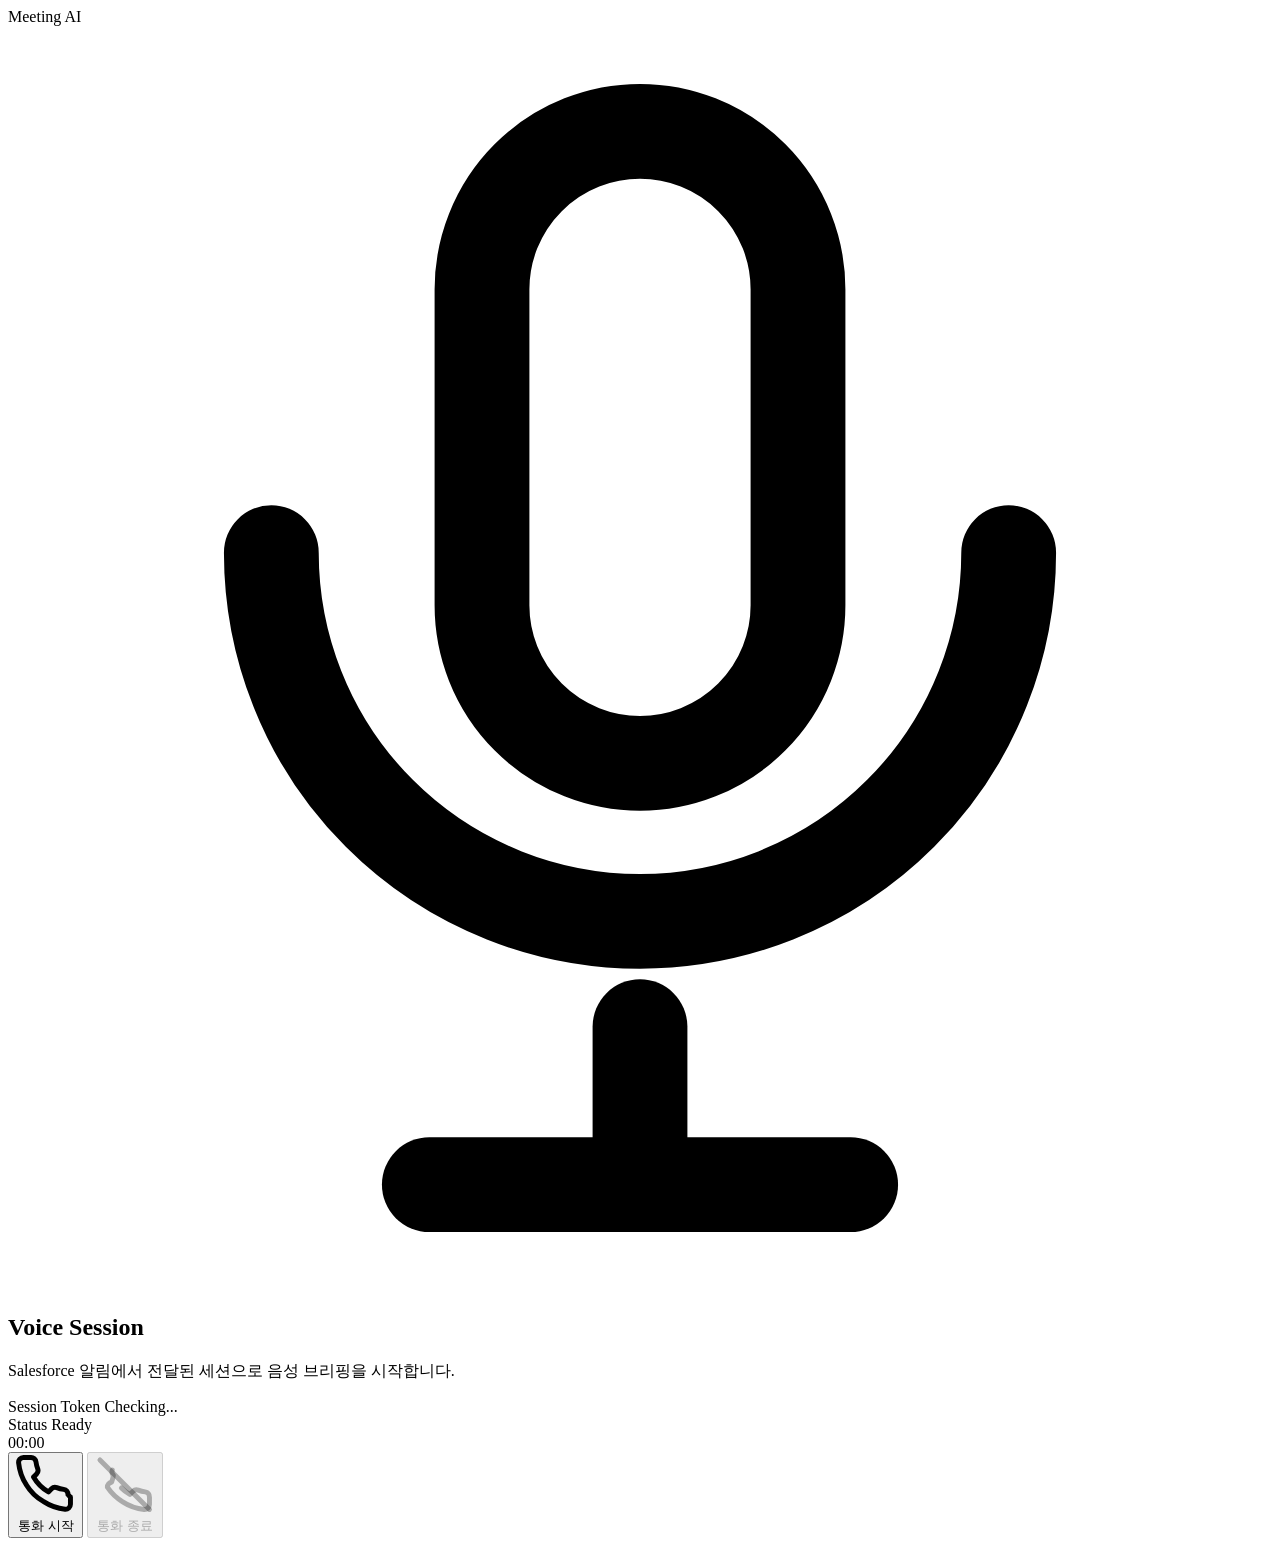
==== voice-poc-public/index.html @ 27278e57 "callbot 추가" ====
<!DOCTYPE html>
<html lang="ko" data-theme="dark">

<head>
    <meta charset="UTF-8">
    <meta name="viewport" content="width=device-width, initial-scale=1.0, viewport-fit=cover">
    <title>Meeting AI — Voice Session</title>
    <link rel="preconnect" href="https://fonts.googleapis.com">
    <link rel="preconnect" href="https://fonts.gstatic.com" crossorigin>
    <link href="https://fonts.googleapis.com/css2?family=Inter:wght@300..700&display=swap" rel="stylesheet">

    <!-- 외부 CSS 연결 -->
    <link rel="stylesheet" href="/style.css" />
</head>

<body>
    <div class="ambient" aria-hidden="true"></div>

    <main class="card" role="main">
        <!-- UI 코드는 이전과 동일하게 유지 -->
        <header class="header">
            <span class="badge" aria-label="Meeting AI">Meeting AI</span>
        </header>

        <section class="visualizer-wrap" aria-label="음성 상태">
            <div class="mic-ring" id="micRing">
                <div class="mic-ring-inner" id="micInner">
                    <svg class="mic-icon" id="micIcon" viewBox="0 0 24 24" fill="none" stroke="currentColor"
                        stroke-width="1.8" stroke-linecap="round" stroke-linejoin="round" aria-hidden="true">
                        <rect x="9" y="2" width="6" height="12" rx="3" />
                        <path d="M5 10a7 7 0 0 0 14 0" />
                        <line x1="12" y1="19" x2="12" y2="22" />
                        <line x1="8" y1="22" x2="16" y2="22" />
                    </svg>
                </div>
            </div>
            <div class="waveform" id="waveform" aria-hidden="true">
                <div class="bar"></div>
                <div class="bar"></div>
                <div class="bar"></div>
                <div class="bar"></div>
                <div class="bar"></div>
                <div class="bar"></div>
                <div class="bar"></div>
            </div>
            <div>
                <h1 class="page-title">Voice Session</h1>
                <p class="page-subtitle">Salesforce 알림에서 전달된 세션으로 음성 브리핑을 시작합니다.</p>
            </div>
        </section>

        <div class="info-row" role="group" aria-label="세션 정보">
            <div class="info-chip">
                <span class="info-chip-label">Session Token</span>
                <span class="info-chip-value" id="tokenValue">Checking...</span>
            </div>
            <div class="info-chip">
                <span class="info-chip-label">Status</span>
                <span class="info-chip-value status-dot ready" id="statusDot" role="status">Ready</span>
            </div>
        </div>

        <div class="timer" id="timer" aria-live="polite" aria-label="통화 시간">00:00</div>

        <div class="btn-group">
            <button class="btn-start" id="btnStart" aria-label="통화 시작">
                <svg class="btn-icon" viewBox="0 0 24 24" fill="none" stroke="currentColor" stroke-width="2"
                    stroke-linecap="round" stroke-linejoin="round" aria-hidden="true">
                    <path
                        d="M22 16.92v3a2 2 0 0 1-2.18 2 19.79 19.79 0 0 1-8.63-3.07A19.5 19.5 0 0 1 4.15 12a19.79 19.79 0 0 1-3.07-8.67A2 2 0 0 1 3.06 1h3a2 2 0 0 1 2 1.72c.127.96.361 1.903.7 2.81a2 2 0 0 1-.45 2.11L7.09 8.91a16 16 0 0 0 6 6l1.27-1.27a2 2 0 0 1 2.11-.45c.907.339 1.85.573 2.81.7A2 2 0 0 1 21 16l.92.92z" />
                </svg>
                통화 시작
            </button>

            <button class="btn-end" id="btnEnd" disabled aria-label="통화 종료">
                <svg class="btn-icon" viewBox="0 0 24 24" fill="none" stroke="currentColor" stroke-width="2"
                    stroke-linecap="round" stroke-linejoin="round" aria-hidden="true">
                    <path
                        d="M10.68 13.31a16 16 0 0 0 3.41 2.6l1.27-1.27a2 2 0 0 1 2.11-.45c.907.339 1.85.573 2.81.7A2 2 0 0 1 22 17v3a2 2 0 0 1-2.18 2 19.79 19.79 0 0 1-8.63-3.07A19.79 19.79 0 0 1 5 13a2 2 0 0 1 1.72-2 12.05 12.05 0 0 0 .7-2.81 2 2 0 0 1-.45-2.11" />
                    <line x1="2" y1="2" x2="22" y2="22" />
                </svg>
                통화 종료
            </button>
        </div>
    </main>

    <!-- 외부 JS 연결 -->
    <script src="/app.js"></script>
</body>

</html>
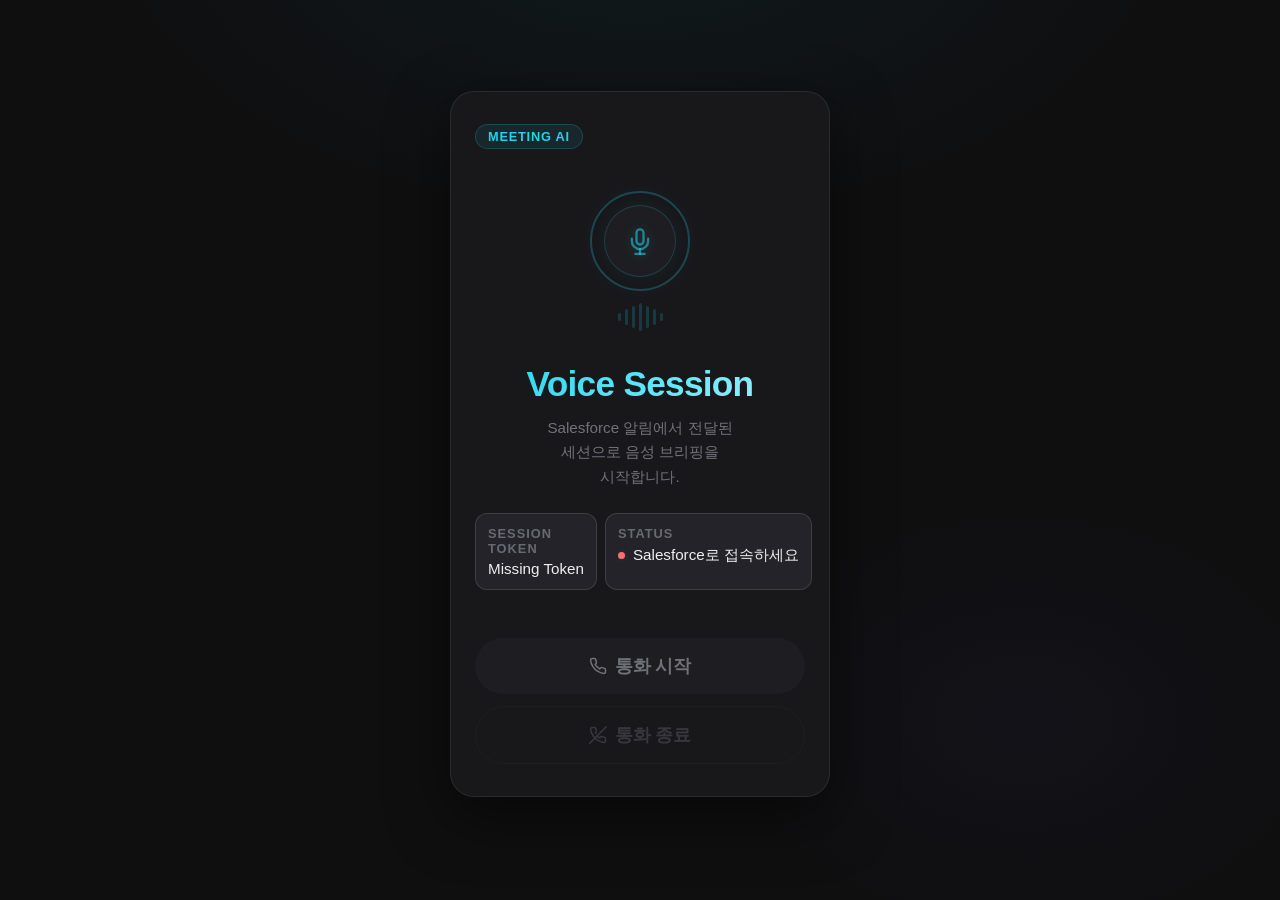
==== commit 83705f38: "callbot UI 수정" ====
--- a/voice-poc-public/index.html
+++ b/voice-poc-public/index.html
@@ -2,38 +2,37 @@
 <html lang="ko" data-theme="dark">
 
 <head>
-    <meta charset="UTF-8">
-    <meta name="viewport" content="width=device-width, initial-scale=1.0, viewport-fit=cover">
-    <title>Meeting AI — Voice Session</title>
-    <link rel="preconnect" href="https://fonts.googleapis.com">
-    <link rel="preconnect" href="https://fonts.gstatic.com" crossorigin>
-    <link href="https://fonts.googleapis.com/css2?family=Inter:wght@300..700&display=swap" rel="stylesheet">
-
-    <!-- 외부 CSS 연결 -->
-    <link rel="stylesheet" href="/style.css" />
+    <meta charset="UTF-8" />
+    <meta name="viewport" content="width=device-width, initial-scale=1.0, viewport-fit=cover" />
+    <title>Meeting AI</title>
+    <link rel="stylesheet" href="style.css" />
 </head>
 
 <body>
-    <div class="ambient" aria-hidden="true"></div>
+    <div class="ambient"></div>
 
-    <main class="card" role="main">
-        <!-- UI 코드는 이전과 동일하게 유지 -->
-        <header class="header">
-            <span class="badge" aria-label="Meeting AI">Meeting AI</span>
-        </header>
+    <div class="card">
 
-        <section class="visualizer-wrap" aria-label="음성 상태">
-            <div class="mic-ring" id="micRing">
+        <!-- HEADER: badge only (서비스명 중복 제거) -->
+        <div class="header">
+            <span class="badge">Meeting AI</span>
+        </div>
+
+        <!-- VISUALIZER -->
+        <div class="visualizer-wrap">
+            <div class="mic-ring">
                 <div class="mic-ring-inner" id="micInner">
-                    <svg class="mic-icon" id="micIcon" viewBox="0 0 24 24" fill="none" stroke="currentColor"
-                        stroke-width="1.8" stroke-linecap="round" stroke-linejoin="round" aria-hidden="true">
-                        <rect x="9" y="2" width="6" height="12" rx="3" />
-                        <path d="M5 10a7 7 0 0 0 14 0" />
-                        <line x1="12" y1="19" x2="12" y2="22" />
-                        <line x1="8" y1="22" x2="16" y2="22" />
+                    <svg class="mic-icon" viewBox="0 0 24 24" fill="none" stroke="currentColor" stroke-width="2"
+                        stroke-linecap="round" stroke-linejoin="round" aria-hidden="true">
+                        <path d="M12 2a3 3 0 0 1 3 3v7a3 3 0 0 1-6 0V5a3 3 0 0 1 3-3z" />
+                        <path d="M19 10v2a7 7 0 0 1-14 0v-2" />
+                        <line x1="12" y1="19" x2="12" y2="23" />
+                        <line x1="8" y1="23" x2="16" y2="23" />
                     </svg>
                 </div>
             </div>
+
+            <!-- Waveform -->
             <div class="waveform" id="waveform" aria-hidden="true">
                 <div class="bar"></div>
                 <div class="bar"></div>
@@ -43,49 +42,69 @@
                 <div class="bar"></div>
                 <div class="bar"></div>
             </div>
-            <div>
-                <h1 class="page-title">Voice Session</h1>
-                <p class="page-subtitle">Salesforce 알림에서 전달된 세션으로 음성 브리핑을 시작합니다.</p>
-            </div>
-        </section>
+        </div>
 
-        <div class="info-row" role="group" aria-label="세션 정보">
-            <div class="info-chip">
+        <!-- TITLE BLOCK -->
+        <div class="title-block">
+            <h1 class="page-title">Voice Session</h1>
+            <p class="page-subtitle">Salesforce 알림에서 전달된 세션으로 음성 브리핑을 시작합니다.</p>
+        </div>
+
+        <!-- INFO ROW: 가로 2칸 나란히 배치 -->
+        <div class="info-row">
+            <div class="info-chip info-chip--subject">
                 <span class="info-chip-label">Session Token</span>
                 <span class="info-chip-value" id="tokenValue">Checking...</span>
             </div>
-            <div class="info-chip">
+            <div class="info-chip info-chip--status">
                 <span class="info-chip-label">Status</span>
-                <span class="info-chip-value status-dot ready" id="statusDot" role="status">Ready</span>
+                <span class="info-chip-value status-dot ready" id="statusDot">Ready</span>
             </div>
         </div>
 
-        <div class="timer" id="timer" aria-live="polite" aria-label="통화 시간">00:00</div>
+        <!-- TIMER -->
+        <div class="timer" id="timer" aria-live="polite">00:00</div>
 
+        <!-- BUTTONS -->
         <div class="btn-group">
             <button class="btn-start" id="btnStart" aria-label="통화 시작">
                 <svg class="btn-icon" viewBox="0 0 24 24" fill="none" stroke="currentColor" stroke-width="2"
                     stroke-linecap="round" stroke-linejoin="round" aria-hidden="true">
-                    <path
-                        d="M22 16.92v3a2 2 0 0 1-2.18 2 19.79 19.79 0 0 1-8.63-3.07A19.5 19.5 0 0 1 4.15 12a19.79 19.79 0 0 1-3.07-8.67A2 2 0 0 1 3.06 1h3a2 2 0 0 1 2 1.72c.127.96.361 1.903.7 2.81a2 2 0 0 1-.45 2.11L7.09 8.91a16 16 0 0 0 6 6l1.27-1.27a2 2 0 0 1 2.11-.45c.907.339 1.85.573 2.81.7A2 2 0 0 1 21 16l.92.92z" />
+                    <path d="M22 16.92v3a2 2 0 0 1-2.18 2
+                   19.79-19.79 0 0 1-8.63-3.07
+                   19.5 19.5 0 0 1-6-6
+                   19.79 19.79 0 0 1-3.07-8.67
+                   A2 2 0 0 1 4.11 2h3a2 2 0 0 1 2 1.72
+                   12.84 12.84 0 0 0 .7 2.81
+                   2 2 0 0 1-.45 2.11L8.09 9.91
+                   a16 16 0 0 0 6 6l1.27-1.27
+                   a2 2 0 0 1 2.11-.45
+                   12.84 12.84 0 0 0 2.81.7
+                   A2 2 0 0 1 22 16.92z" />
                 </svg>
                 통화 시작
             </button>
-
             <button class="btn-end" id="btnEnd" disabled aria-label="통화 종료">
                 <svg class="btn-icon" viewBox="0 0 24 24" fill="none" stroke="currentColor" stroke-width="2"
                     stroke-linecap="round" stroke-linejoin="round" aria-hidden="true">
-                    <path
-                        d="M10.68 13.31a16 16 0 0 0 3.41 2.6l1.27-1.27a2 2 0 0 1 2.11-.45c.907.339 1.85.573 2.81.7A2 2 0 0 1 22 17v3a2 2 0 0 1-2.18 2 19.79 19.79 0 0 1-8.63-3.07A19.79 19.79 0 0 1 5 13a2 2 0 0 1 1.72-2 12.05 12.05 0 0 0 .7-2.81 2 2 0 0 1-.45-2.11" />
-                    <line x1="2" y1="2" x2="22" y2="22" />
+                    <path d="M10.68 13.31a16 16 0 0 0 3.41 2.6l1.27-1.27
+                   a2 2 0 0 1 2.11-.45 12.84 12.84 0 0 0 2.81.7
+                   A2 2 0 0 1 22 16.92v3a2 2 0 0 1-2.18 2
+                   19.79 19.79 0 0 1-8.63-3.07
+                   19.5 19.5 0 0 1-6-6
+                   19.79 19.79 0 0 1-3.07-8.67
+                   A2 2 0 0 1 4.11 2h3a2 2 0 0 1 2 1.72
+                   12.84 12.84 0 0 0 .7 2.81
+                   2 2 0 0 1-.45 2.11L8.09 9.91" />
+                    <line x1="23" y1="1" x2="1" y2="23" />
                 </svg>
                 통화 종료
             </button>
         </div>
-    </main>
 
-    <!-- 외부 JS 연결 -->
-    <script src="/app.js"></script>
+    </div><!-- /.card -->
+
+    <script src="app.js"></script>
 </body>
 
 </html>
--- a/voice-poc-public/style.css
+++ b/voice-poc-public/style.css
@@ -0,0 +1,594 @@
+/* ── TOKENS ── */
+:root {
+    --font-body: 'Inter', -apple-system, BlinkMacSystemFont, "Segoe UI", sans-serif;
+
+    --text-xs: clamp(0.7rem, 0.65rem + 0.2vw, 0.8rem);
+    --text-sm: clamp(0.85rem, 0.8rem + 0.25vw, 0.95rem);
+    --text-base: clamp(1rem, 0.95rem + 0.2vw, 1.1rem);
+    --text-lg: clamp(1.2rem, 1.1rem + 0.5vw, 1.5rem);
+    --text-xl: clamp(1.6rem, 1.3rem + 1.2vw, 2.2rem);
+
+    --space-1: 0.25rem;
+    --space-2: 0.5rem;
+    --space-3: 0.75rem;
+    --space-4: 1rem;
+    --space-5: 1.25rem;
+    --space-6: 1.5rem;
+    --space-8: 2rem;
+
+    --radius-lg: 0.75rem;
+    --radius-full: 9999px;
+
+    --transition: 200ms cubic-bezier(0.16, 1, 0.3, 1);
+}
+
+/* ── DARK PALETTE ── */
+[data-theme="dark"] {
+    --bg: #0f0f10;
+    --surface: #18181b;
+    --surface-2: #1e1e22;
+    --border: rgba(255, 255, 255, 0.08);
+
+    --text: #e8e8ea;
+    --text-muted: #71717a;
+    --text-faint: #3f3f46;
+
+    --accent: #22d3ee;
+    --accent-glow: rgba(34, 211, 238, 0.18);
+    --accent-dim: rgba(34, 211, 238, 0.08);
+
+    --danger: #f87171;
+    --danger-glow: rgba(248, 113, 113, 0.18);
+
+    --success: #4ade80;
+    --success-glow: rgba(74, 222, 128, 0.12);
+
+    --warning: #facc15;
+    --warning-glow: rgba(250, 204, 21, 0.12);
+
+    --shadow-lg: 0 20px 60px rgba(0, 0, 0, 0.5);
+}
+
+/* ── RESET ── */
+*,
+*::before,
+*::after {
+    box-sizing: border-box;
+    margin: 0;
+    padding: 0;
+}
+
+html {
+    -webkit-font-smoothing: antialiased;
+    -moz-osx-font-smoothing: grayscale;
+}
+
+body {
+    font-family: var(--font-body);
+    font-size: var(--text-base);
+    background: var(--bg);
+    color: var(--text);
+    min-height: 100dvh;
+    display: flex;
+    align-items: center;
+    justify-content: center;
+    /* ④ 버튼 아래 브라우저 주소창 여유 확보 */
+    padding:
+        max(var(--space-5), env(safe-area-inset-top)) var(--space-4) max(var(--space-8), env(safe-area-inset-bottom));
+    overflow-x: hidden;
+    overflow-y: auto;
+}
+
+button {
+    cursor: pointer;
+    border: none;
+    background: none;
+    font: inherit;
+    color: inherit;
+}
+
+/* ── AMBIENT BACKGROUND ── */
+.ambient {
+    position: fixed;
+    inset: 0;
+    pointer-events: none;
+    z-index: 0;
+    background:
+        radial-gradient(ellipse 60% 50% at 50% -10%, rgba(34, 211, 238, 0.06) 0%, transparent 70%),
+        radial-gradient(ellipse 40% 40% at 80% 80%, rgba(99, 102, 241, 0.04) 0%, transparent 60%),
+        var(--bg);
+}
+
+/* ── CARD ── */
+.card {
+    position: relative;
+    z-index: 1;
+    width: 100%;
+    max-width: 380px;
+    background: var(--surface);
+    border: 1px solid var(--border);
+    border-radius: 1.5rem;
+    padding: var(--space-8) var(--space-6);
+    box-shadow: var(--shadow-lg);
+    display: flex;
+    flex-direction: column;
+    gap: var(--space-6);
+}
+
+/* ── HEADER: badge only ── */
+.header {
+    display: flex;
+    align-items: center;
+    gap: var(--space-3);
+}
+
+.badge {
+    font-size: var(--text-xs);
+    font-weight: 600;
+    letter-spacing: 0.06em;
+    text-transform: uppercase;
+    padding: var(--space-1) var(--space-3);
+    background: var(--accent-dim);
+    color: var(--accent);
+    border: 1px solid rgba(34, 211, 238, 0.2);
+    border-radius: var(--radius-full);
+}
+
+/* ── VOICE VISUALIZER ── */
+.visualizer-wrap {
+    display: flex;
+    flex-direction: column;
+    align-items: center;
+    gap: var(--space-4);
+    padding: var(--space-6) 0 var(--space-4);
+}
+
+.mic-ring {
+    position: relative;
+    width: 88px;
+    height: 88px;
+    border-radius: var(--radius-full);
+    display: flex;
+    align-items: center;
+    justify-content: center;
+}
+
+/* ⑤ 마이크 링 은은한 글로우 (idle 상태에서도 항상 표시) */
+.mic-ring::before {
+    content: '';
+    position: absolute;
+    inset: -6px;
+    border-radius: var(--radius-full);
+    border: 2px solid var(--accent);
+    opacity: 0.25;
+    box-shadow: 0 0 12px rgba(34, 211, 238, 0.12);
+}
+
+.mic-ring-inner {
+    width: 72px;
+    height: 72px;
+    border-radius: var(--radius-full);
+    background: var(--surface-2);
+    /* ⑤ idle 상태에서도 미묘한 accent 글로우 테두리 */
+    border: 1px solid rgba(34, 211, 238, 0.18);
+    display: flex;
+    align-items: center;
+    justify-content: center;
+    box-shadow:
+        0 0 0 0 var(--accent-glow),
+        0 0 16px rgba(34, 211, 238, 0.06);
+    transition: box-shadow 0.3s ease, border-color 0.3s ease;
+}
+
+.mic-ring-inner.active {
+    border-color: rgba(34, 211, 238, 0.45);
+    box-shadow:
+        0 0 0 12px var(--accent-glow),
+        0 0 0 24px rgba(34, 211, 238, 0.05),
+        0 0 32px rgba(34, 211, 238, 0.15);
+    animation: pulse-ring 1.8s ease-in-out infinite;
+}
+
+@keyframes pulse-ring {
+
+    0%,
+    100% {
+        box-shadow:
+            0 0 0 0 var(--accent-glow),
+            0 0 0 0 rgba(34, 211, 238, 0.04),
+            0 0 16px rgba(34, 211, 238, 0.08);
+    }
+
+    50% {
+        box-shadow:
+            0 0 0 14px var(--accent-glow),
+            0 0 0 28px rgba(34, 211, 238, 0.04),
+            0 0 40px rgba(34, 211, 238, 0.2);
+    }
+}
+
+.mic-icon {
+    width: 28px;
+    height: 28px;
+    /* ⑤ idle에서도 살짝 accent 톤 */
+    color: rgba(34, 211, 238, 0.55);
+    /* ⑤ 마이크 아이콘 은은한 drop-shadow */
+    filter: drop-shadow(0 0 6px rgba(34, 211, 238, 0.25));
+    transition: color 0.25s ease, filter 0.25s ease;
+}
+
+.mic-ring-inner.active .mic-icon {
+    color: var(--accent);
+    filter: drop-shadow(0 0 10px rgba(34, 211, 238, 0.6));
+}
+
+/* ── WAVEFORM ── */
+/* ⑤ waveform 바 높이 강화 + idle 글로우 */
+.waveform {
+    display: flex;
+    align-items: center;
+    gap: 4px;
+    height: 32px;
+}
+
+.waveform .bar {
+    width: 3px;
+    border-radius: 2px;
+    background: rgba(34, 211, 238, 0.18);
+    transition: background 0.3s;
+    animation: none;
+}
+
+.waveform.active .bar {
+    background: var(--accent);
+    /* ⑤ 활성 bar에 글로우 */
+    box-shadow: 0 0 6px rgba(34, 211, 238, 0.5);
+    animation: wave var(--dur, 0.8s) ease-in-out infinite;
+    animation-delay: var(--delay, 0s);
+}
+
+.waveform .bar:nth-child(1) {
+    height: 8px;
+    --dur: .7s;
+    --delay: 0s;
+}
+
+.waveform .bar:nth-child(2) {
+    height: 16px;
+    --dur: .9s;
+    --delay: .1s;
+}
+
+.waveform .bar:nth-child(3) {
+    height: 22px;
+    --dur: .8s;
+    --delay: .05s;
+}
+
+.waveform .bar:nth-child(4) {
+    height: 28px;
+    --dur: .75s;
+    --delay: .15s;
+}
+
+.waveform .bar:nth-child(5) {
+    height: 22px;
+    --dur: .85s;
+    --delay: .08s;
+}
+
+.waveform .bar:nth-child(6) {
+    height: 16px;
+    --dur: .9s;
+    --delay: .12s;
+}
+
+.waveform .bar:nth-child(7) {
+    height: 8px;
+    --dur: .7s;
+    --delay: .04s;
+}
+
+@keyframes wave {
+
+    0%,
+    100% {
+        transform: scaleY(0.4);
+        opacity: 0.7;
+    }
+
+    50% {
+        transform: scaleY(1);
+        opacity: 1;
+    }
+}
+
+/* ── TITLE BLOCK ── */
+.title-block {
+    text-align: center;
+    /* ③ 비주얼라이저와 제목 사이 여유 확보 */
+    margin-top: calc(-1 * var(--space-2));
+}
+
+/* ① 좌측 상단 서비스명 중복 제거 → badge만 남기므로 
+      page-title은 title-block에서만 사용 */
+.page-title {
+    font-size: var(--text-xl);
+    font-weight: 700;
+    letter-spacing: -0.02em;
+    line-height: 1.1;
+    background: linear-gradient(135deg, var(--accent) 0%, #67e8f9 60%, #a5f3fc 100%);
+    -webkit-background-clip: text;
+    -webkit-text-fill-color: transparent;
+    background-clip: text;
+}
+
+/* ③ subtitle: 단어 중간 줄바꿈 방지 + title과 간격 */
+.page-subtitle {
+    font-size: var(--text-sm);
+    color: var(--text-muted);
+    line-height: 1.6;
+    /* word-break: keep-all 로 한국어 단어 단위 줄바꿈 */
+    word-break: keep-all;
+    overflow-wrap: break-word;
+    max-width: 26ch;
+    margin-left: auto;
+    margin-right: auto;
+    /* ③ title과 간격 */
+    margin-top: var(--space-3);
+}
+
+/* ── INFO ROW: ② 나란히 배치 ── */
+.info-row {
+    display: flex;
+    flex-direction: row;
+    gap: var(--space-2);
+}
+
+/* ② 두 칩이 균등 분할 */
+.info-chip {
+    flex: 1 1 0;
+    display: flex;
+    flex-direction: column;
+    gap: var(--space-1);
+    /* ⑤ 배경 대비 강화 */
+    background: #232329;
+    border: 1px solid rgba(255, 255, 255, 0.12);
+    border-radius: var(--radius-lg);
+    padding: var(--space-3) var(--space-3);
+}
+
+.info-chip-label {
+    font-size: var(--text-xs);
+    font-weight: 600;
+    letter-spacing: 0.08em;
+    text-transform: uppercase;
+    /* ⑤ label 대비 강화 */
+    color: rgba(113, 113, 122, 0.9);
+}
+
+.info-chip-value {
+    font-size: var(--text-sm);
+    font-weight: 500;
+    /* ⑤ 값 텍스트 더 밝게 */
+    color: #f0f0f2;
+    font-variant-numeric: tabular-nums;
+    overflow: hidden;
+    text-overflow: ellipsis;
+    white-space: nowrap;
+}
+
+/* status chip은 폭이 좁아도 잘 보이도록 */
+.info-chip--status {
+    flex: 0 0 auto;
+    min-width: 100px;
+}
+
+.status-dot {
+    display: inline-flex;
+    align-items: center;
+    gap: var(--space-2);
+}
+
+.status-dot::before {
+    content: '';
+    display: block;
+    width: 7px;
+    height: 7px;
+    flex-shrink: 0;
+    border-radius: var(--radius-full);
+    background: var(--text-muted);
+    transition: background 0.3s, box-shadow 0.3s;
+}
+
+.status-dot.ready::before {
+    background: var(--success);
+    box-shadow: 0 0 6px var(--success-glow);
+}
+
+.status-dot.pending::before {
+    background: var(--warning);
+    box-shadow: 0 0 6px var(--warning-glow);
+}
+
+.status-dot.error::before {
+    background: var(--danger);
+    box-shadow: 0 0 6px var(--danger-glow);
+}
+
+.status-dot.active::before {
+    background: var(--accent);
+    box-shadow: 0 0 8px var(--accent-glow);
+    animation: blink 1.2s ease-in-out infinite;
+}
+
+@keyframes blink {
+
+    0%,
+    100% {
+        opacity: 1;
+    }
+
+    50% {
+        opacity: 0.4;
+    }
+}
+
+/* ── CALL TIMER ── */
+.timer {
+    text-align: center;
+    font-size: var(--text-lg);
+    font-weight: 600;
+    font-variant-numeric: tabular-nums;
+    letter-spacing: 0.05em;
+    color: var(--accent);
+    opacity: 0;
+    transition: opacity 0.4s ease;
+    height: 0;
+    overflow: hidden;
+}
+
+.timer.visible {
+    opacity: 1;
+    height: auto;
+}
+
+/* ── BUTTONS ── */
+.btn-group {
+    display: flex;
+    flex-direction: column;
+    gap: var(--space-3);
+}
+
+.btn-start,
+.btn-end {
+    width: 100%;
+    padding: var(--space-4) var(--space-6);
+    border-radius: var(--radius-full);
+    font-size: var(--text-base);
+    font-weight: 600;
+    transition:
+        background var(--transition),
+        transform var(--transition),
+        box-shadow var(--transition),
+        color var(--transition),
+        border-color var(--transition);
+    display: flex;
+    align-items: center;
+    justify-content: center;
+    gap: var(--space-2);
+}
+
+.btn-start {
+    background: var(--accent);
+    color: #0f0f10;
+    border: none;
+    box-shadow: 0 0 0 0 var(--accent-glow);
+}
+
+.btn-start:hover:not(:disabled) {
+    background: #67e8f9;
+    box-shadow: 0 0 20px var(--accent-glow);
+}
+
+.btn-start:active:not(:disabled) {
+    transform: scale(0.97);
+}
+
+.btn-start:disabled {
+    background: var(--surface-2);
+    color: var(--text-muted);
+    box-shadow: none;
+    cursor: not-allowed;
+}
+
+.btn-end {
+    background: transparent;
+    color: var(--text-muted);
+    border: 1px solid var(--border);
+}
+
+.btn-end:hover:not(:disabled) {
+    background: rgba(248, 113, 113, 0.08);
+    color: var(--danger);
+    border-color: rgba(248, 113, 113, 0.3);
+}
+
+.btn-end:active:not(:disabled) {
+    transform: scale(0.97);
+}
+
+.btn-end:disabled {
+    opacity: 0.35;
+    cursor: not-allowed;
+}
+
+.btn-icon {
+    width: 18px;
+    height: 18px;
+    flex-shrink: 0;
+}
+
+/* ── COMPACT MOBILE HEIGHT ── */
+@media (max-height: 720px) {
+    .card {
+        gap: var(--space-4);
+        padding: var(--space-6) var(--space-5);
+    }
+
+    .visualizer-wrap {
+        gap: var(--space-3);
+        padding: var(--space-4) 0 var(--space-3);
+    }
+
+    .mic-ring {
+        width: 76px;
+        height: 76px;
+    }
+
+    .mic-ring-inner {
+        width: 62px;
+        height: 62px;
+    }
+
+    .waveform {
+        height: 26px;
+    }
+
+    .btn-start,
+    .btn-end {
+        padding: var(--space-3) var(--space-5);
+    }
+
+    .page-subtitle {
+        margin-top: var(--space-2);
+    }
+}
+
+/* ── SMALL WIDTH ── */
+@media (max-width: 380px) {
+    .card {
+        max-width: 100%;
+        padding: var(--space-6) var(--space-4);
+        border-radius: 1.25rem;
+    }
+
+    .info-chip {
+        padding: var(--space-2) var(--space-3);
+    }
+
+    .info-chip--status {
+        min-width: 88px;
+    }
+}
+
+/* ── REDUCED MOTION ── */
+@media (prefers-reduced-motion: reduce) {
+
+    *,
+    *::before,
+    *::after {
+        animation-duration: .01ms !important;
+        transition-duration: .01ms !important;
+    }
+}
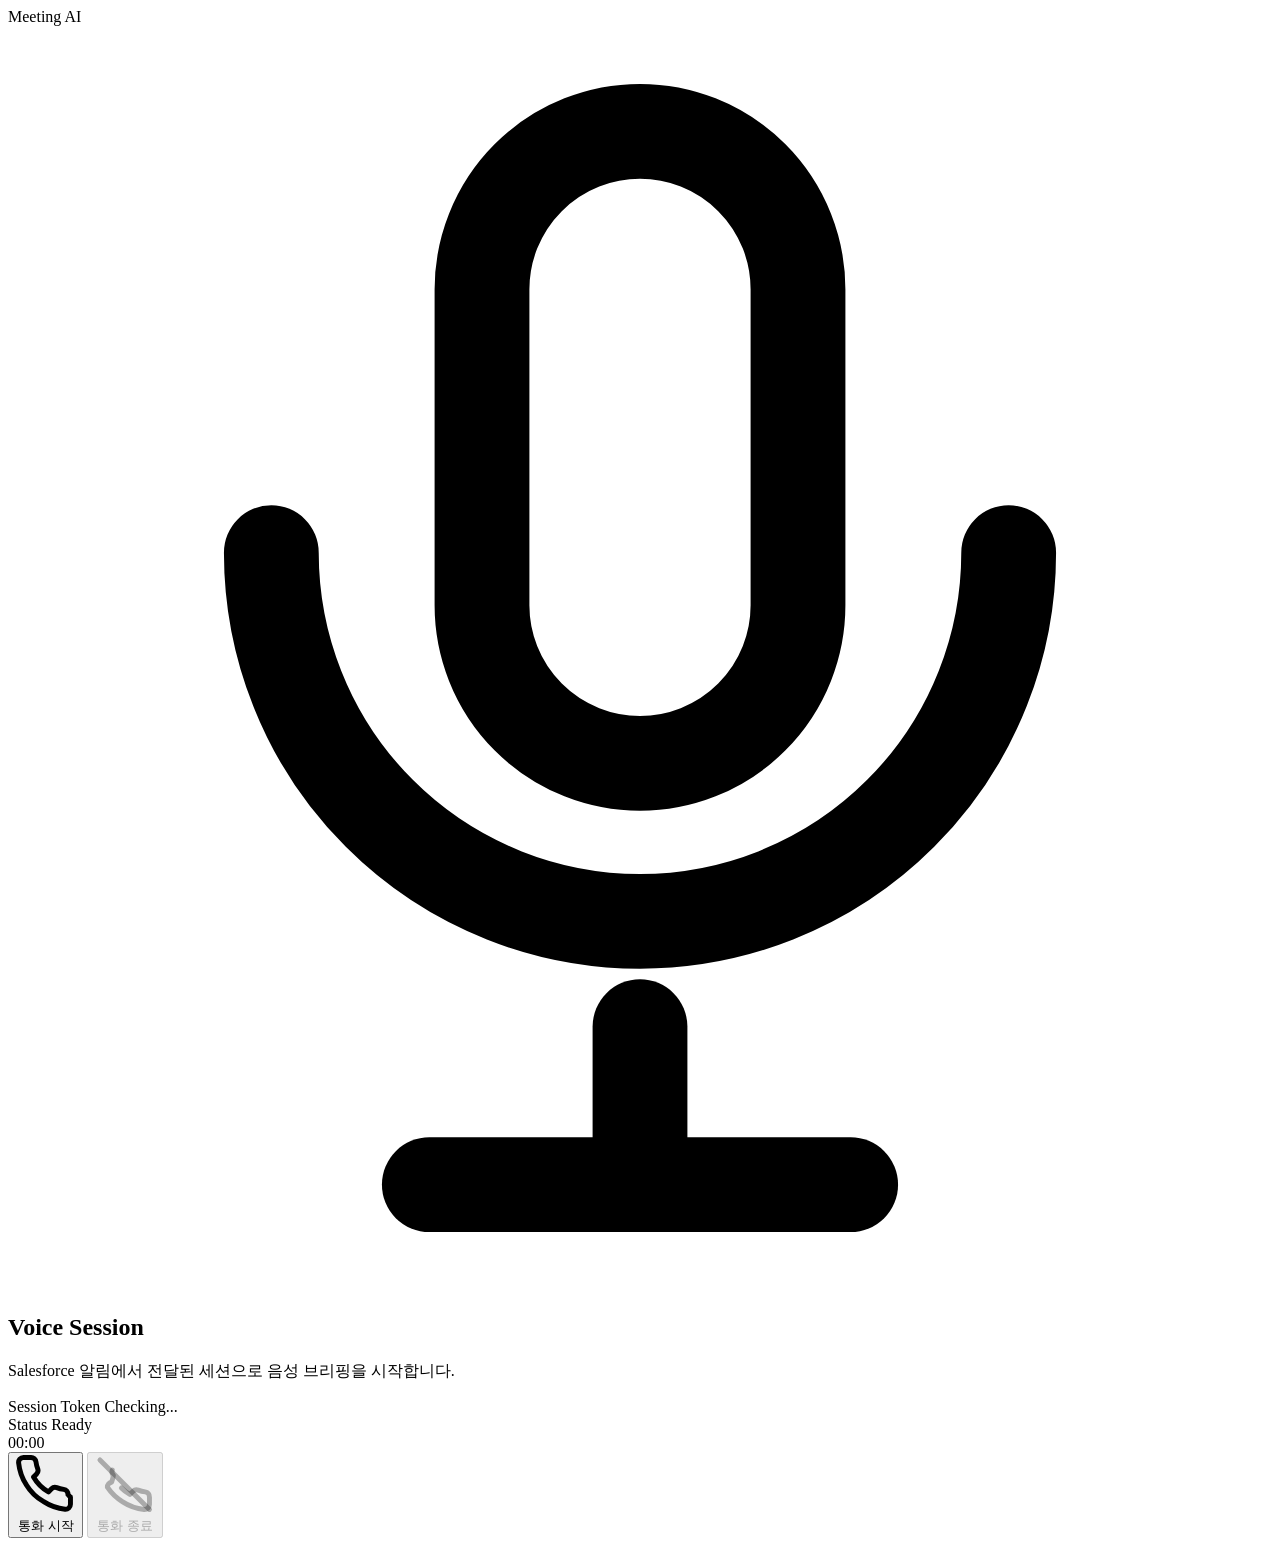
==== commit 62d96703: "callbot UI 수정" ====
--- a/voice-poc-public/index.html
+++ b/voice-poc-public/index.html
@@ -2,37 +2,38 @@
 <html lang="ko" data-theme="dark">
 
 <head>
-    <meta charset="UTF-8" />
-    <meta name="viewport" content="width=device-width, initial-scale=1.0, viewport-fit=cover" />
-    <title>Meeting AI</title>
-    <link rel="stylesheet" href="style.css" />
+    <meta charset="UTF-8">
+    <meta name="viewport" content="width=device-width, initial-scale=1.0, viewport-fit=cover">
+    <title>Meeting AI — Voice Session</title>
+    <link rel="preconnect" href="https://fonts.googleapis.com">
+    <link rel="preconnect" href="https://fonts.gstatic.com" crossorigin>
+    <link href="https://fonts.googleapis.com/css2?family=Inter:wght@300..700&display=swap" rel="stylesheet">
+
+    <!-- 외부 CSS 연결 -->
+    <link rel="stylesheet" href="/style.css" />
 </head>
 
 <body>
-    <div class="ambient"></div>
+    <div class="ambient" aria-hidden="true"></div>
 
-    <div class="card">
+    <main class="card" role="main">
+        <!-- UI 코드는 이전과 동일하게 유지 -->
+        <header class="header">
+            <span class="badge" aria-label="Meeting AI">Meeting AI</span>
+        </header>
 
-        <!-- HEADER: badge only (서비스명 중복 제거) -->
-        <div class="header">
-            <span class="badge">Meeting AI</span>
-        </div>
-
-        <!-- VISUALIZER -->
-        <div class="visualizer-wrap">
-            <div class="mic-ring">
+        <section class="visualizer-wrap" aria-label="음성 상태">
+            <div class="mic-ring" id="micRing">
                 <div class="mic-ring-inner" id="micInner">
-                    <svg class="mic-icon" viewBox="0 0 24 24" fill="none" stroke="currentColor" stroke-width="2"
-                        stroke-linecap="round" stroke-linejoin="round" aria-hidden="true">
-                        <path d="M12 2a3 3 0 0 1 3 3v7a3 3 0 0 1-6 0V5a3 3 0 0 1 3-3z" />
-                        <path d="M19 10v2a7 7 0 0 1-14 0v-2" />
-                        <line x1="12" y1="19" x2="12" y2="23" />
-                        <line x1="8" y1="23" x2="16" y2="23" />
+                    <svg class="mic-icon" id="micIcon" viewBox="0 0 24 24" fill="none" stroke="currentColor"
+                        stroke-width="1.8" stroke-linecap="round" stroke-linejoin="round" aria-hidden="true">
+                        <rect x="9" y="2" width="6" height="12" rx="3" />
+                        <path d="M5 10a7 7 0 0 0 14 0" />
+                        <line x1="12" y1="19" x2="12" y2="22" />
+                        <line x1="8" y1="22" x2="16" y2="22" />
                     </svg>
                 </div>
             </div>
-
-            <!-- Waveform -->
             <div class="waveform" id="waveform" aria-hidden="true">
                 <div class="bar"></div>
                 <div class="bar"></div>
@@ -42,69 +43,49 @@
                 <div class="bar"></div>
                 <div class="bar"></div>
             </div>
-        </div>
+            <div>
+                <h1 class="page-title">Voice Session</h1>
+                <p class="page-subtitle">Salesforce 알림에서 전달된 세션으로 음성 브리핑을 시작합니다.</p>
+            </div>
+        </section>
 
-        <!-- TITLE BLOCK -->
-        <div class="title-block">
-            <h1 class="page-title">Voice Session</h1>
-            <p class="page-subtitle">Salesforce 알림에서 전달된 세션으로 음성 브리핑을 시작합니다.</p>
-        </div>
-
-        <!-- INFO ROW: 가로 2칸 나란히 배치 -->
-        <div class="info-row">
-            <div class="info-chip info-chip--subject">
+        <div class="info-row" role="group" aria-label="세션 정보">
+            <div class="info-chip">
                 <span class="info-chip-label">Session Token</span>
                 <span class="info-chip-value" id="tokenValue">Checking...</span>
             </div>
-            <div class="info-chip info-chip--status">
+            <div class="info-chip">
                 <span class="info-chip-label">Status</span>
-                <span class="info-chip-value status-dot ready" id="statusDot">Ready</span>
+                <span class="info-chip-value status-dot ready" id="statusDot" role="status">Ready</span>
             </div>
         </div>
 
-        <!-- TIMER -->
-        <div class="timer" id="timer" aria-live="polite">00:00</div>
+        <div class="timer" id="timer" aria-live="polite" aria-label="통화 시간">00:00</div>
 
-        <!-- BUTTONS -->
         <div class="btn-group">
             <button class="btn-start" id="btnStart" aria-label="통화 시작">
                 <svg class="btn-icon" viewBox="0 0 24 24" fill="none" stroke="currentColor" stroke-width="2"
                     stroke-linecap="round" stroke-linejoin="round" aria-hidden="true">
-                    <path d="M22 16.92v3a2 2 0 0 1-2.18 2
-                   19.79-19.79 0 0 1-8.63-3.07
-                   19.5 19.5 0 0 1-6-6
-                   19.79 19.79 0 0 1-3.07-8.67
-                   A2 2 0 0 1 4.11 2h3a2 2 0 0 1 2 1.72
-                   12.84 12.84 0 0 0 .7 2.81
-                   2 2 0 0 1-.45 2.11L8.09 9.91
-                   a16 16 0 0 0 6 6l1.27-1.27
-                   a2 2 0 0 1 2.11-.45
-                   12.84 12.84 0 0 0 2.81.7
-                   A2 2 0 0 1 22 16.92z" />
+                    <path
+                        d="M22 16.92v3a2 2 0 0 1-2.18 2 19.79 19.79 0 0 1-8.63-3.07A19.5 19.5 0 0 1 4.15 12a19.79 19.79 0 0 1-3.07-8.67A2 2 0 0 1 3.06 1h3a2 2 0 0 1 2 1.72c.127.96.361 1.903.7 2.81a2 2 0 0 1-.45 2.11L7.09 8.91a16 16 0 0 0 6 6l1.27-1.27a2 2 0 0 1 2.11-.45c.907.339 1.85.573 2.81.7A2 2 0 0 1 21 16l.92.92z" />
                 </svg>
                 통화 시작
             </button>
+
             <button class="btn-end" id="btnEnd" disabled aria-label="통화 종료">
                 <svg class="btn-icon" viewBox="0 0 24 24" fill="none" stroke="currentColor" stroke-width="2"
                     stroke-linecap="round" stroke-linejoin="round" aria-hidden="true">
-                    <path d="M10.68 13.31a16 16 0 0 0 3.41 2.6l1.27-1.27
-                   a2 2 0 0 1 2.11-.45 12.84 12.84 0 0 0 2.81.7
-                   A2 2 0 0 1 22 16.92v3a2 2 0 0 1-2.18 2
-                   19.79 19.79 0 0 1-8.63-3.07
-                   19.5 19.5 0 0 1-6-6
-                   19.79 19.79 0 0 1-3.07-8.67
-                   A2 2 0 0 1 4.11 2h3a2 2 0 0 1 2 1.72
-                   12.84 12.84 0 0 0 .7 2.81
-                   2 2 0 0 1-.45 2.11L8.09 9.91" />
-                    <line x1="23" y1="1" x2="1" y2="23" />
+                    <path
+                        d="M10.68 13.31a16 16 0 0 0 3.41 2.6l1.27-1.27a2 2 0 0 1 2.11-.45c.907.339 1.85.573 2.81.7A2 2 0 0 1 22 17v3a2 2 0 0 1-2.18 2 19.79 19.79 0 0 1-8.63-3.07A19.79 19.79 0 0 1 5 13a2 2 0 0 1 1.72-2 12.05 12.05 0 0 0 .7-2.81 2 2 0 0 1-.45-2.11" />
+                    <line x1="2" y1="2" x2="22" y2="22" />
                 </svg>
                 통화 종료
             </button>
         </div>
+    </main>
 
-    </div><!-- /.card -->
-
-    <script src="app.js"></script>
+    <!-- 외부 JS 연결 -->
+    <script src="/app.js"></script>
 </body>
 
 </html>
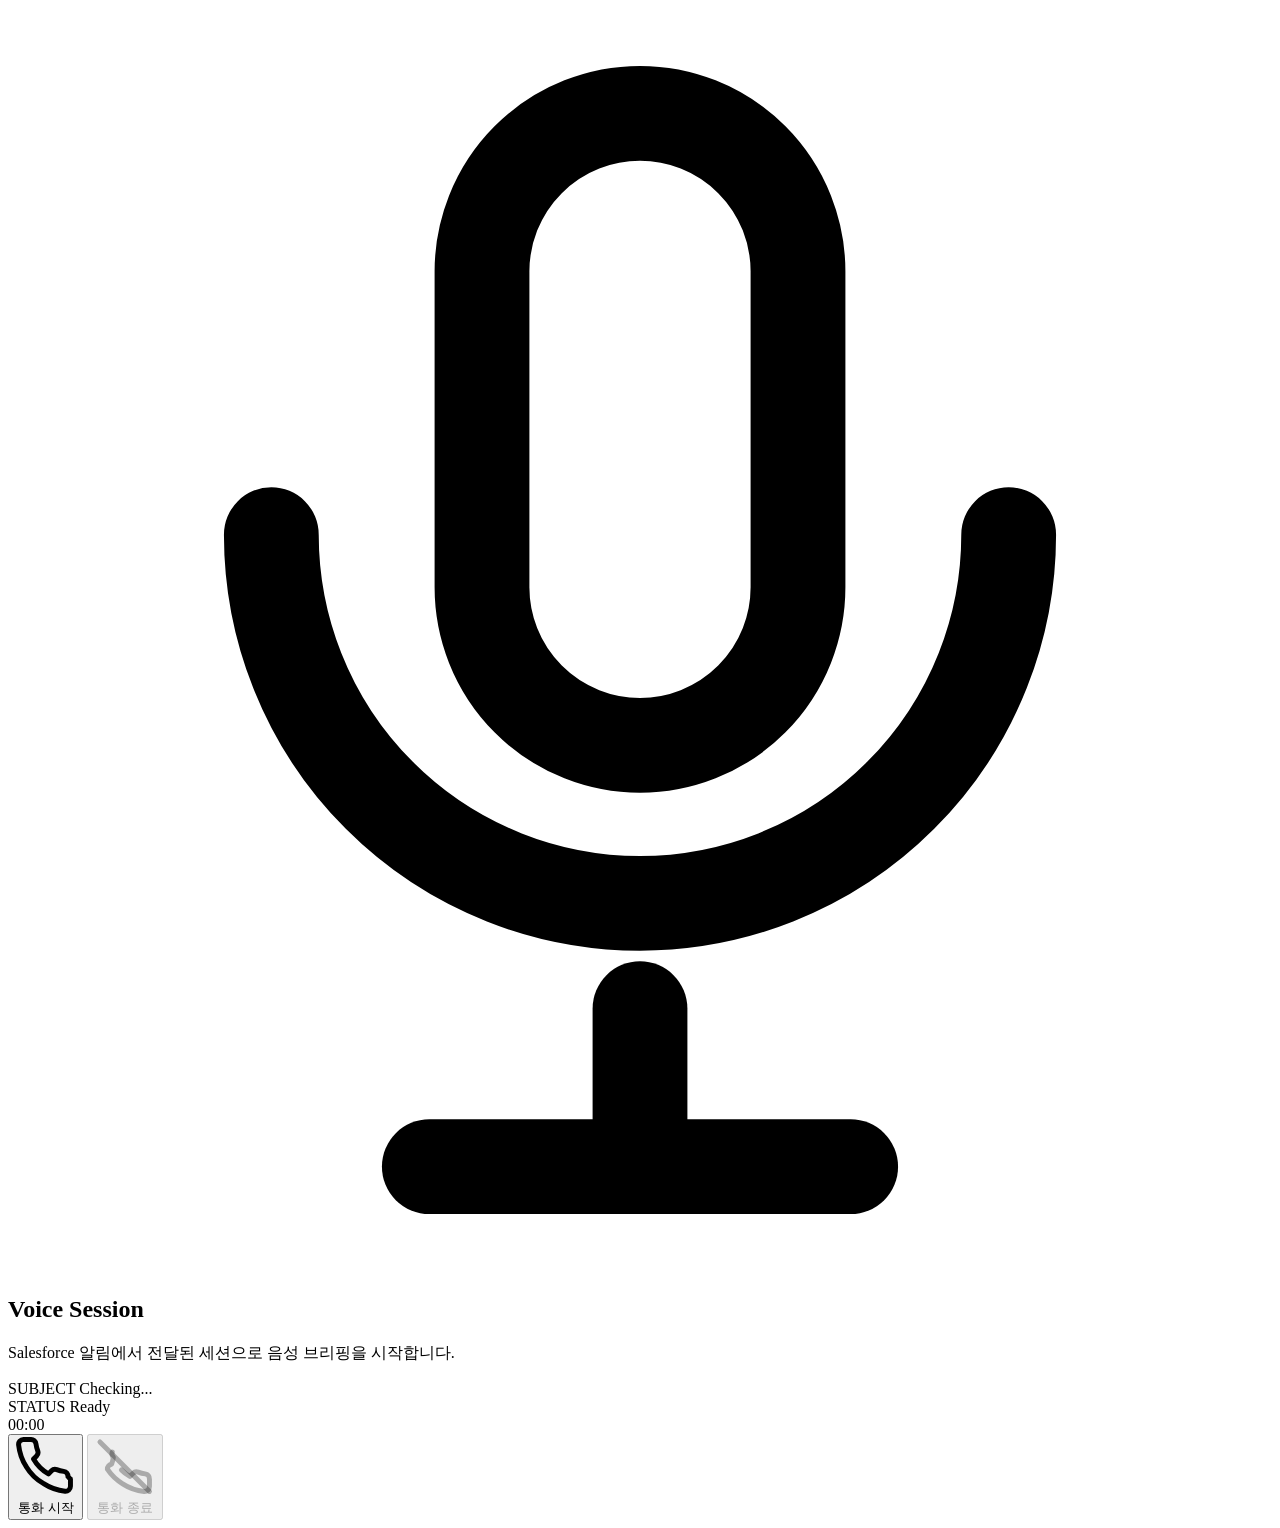
==== commit f713ff55: "callbot UI 수정" ====
--- a/voice-poc-public/index.html
+++ b/voice-poc-public/index.html
@@ -2,12 +2,12 @@
 <html lang="ko" data-theme="dark">
 
 <head>
-    <meta charset="UTF-8">
-    <meta name="viewport" content="width=device-width, initial-scale=1.0, viewport-fit=cover">
+    <meta charset="UTF-8" />
+    <meta name="viewport" content="width=device-width, initial-scale=1.0, viewport-fit=cover" />
     <title>Meeting AI — Voice Session</title>
-    <link rel="preconnect" href="https://fonts.googleapis.com">
-    <link rel="preconnect" href="https://fonts.gstatic.com" crossorigin>
-    <link href="https://fonts.googleapis.com/css2?family=Inter:wght@300..700&display=swap" rel="stylesheet">
+    <link rel="preconnect" href="https://fonts.googleapis.com" />
+    <link rel="preconnect" href="https://fonts.gstatic.com" crossorigin />
+    <link href="https://fonts.googleapis.com/css2?family=Inter:wght@300..700&display=swap" rel="stylesheet" />
 
     <!-- 외부 CSS 연결 -->
     <link rel="stylesheet" href="/style.css" />
@@ -17,11 +17,6 @@
     <div class="ambient" aria-hidden="true"></div>
 
     <main class="card" role="main">
-        <!-- UI 코드는 이전과 동일하게 유지 -->
-        <header class="header">
-            <span class="badge" aria-label="Meeting AI">Meeting AI</span>
-        </header>
-
         <section class="visualizer-wrap" aria-label="음성 상태">
             <div class="mic-ring" id="micRing">
                 <div class="mic-ring-inner" id="micInner">
@@ -34,6 +29,7 @@
                     </svg>
                 </div>
             </div>
+
             <div class="waveform" id="waveform" aria-hidden="true">
                 <div class="bar"></div>
                 <div class="bar"></div>
@@ -42,21 +38,27 @@
                 <div class="bar"></div>
                 <div class="bar"></div>
                 <div class="bar"></div>
+                <div class="bar"></div>
+                <div class="bar"></div>
             </div>
-            <div>
+
+            <div class="title-block">
                 <h1 class="page-title">Voice Session</h1>
                 <p class="page-subtitle">Salesforce 알림에서 전달된 세션으로 음성 브리핑을 시작합니다.</p>
             </div>
         </section>
 
         <div class="info-row" role="group" aria-label="세션 정보">
-            <div class="info-chip">
-                <span class="info-chip-label">Session Token</span>
+            <div class="info-chip info-chip--subject">
+                <span class="info-chip-label">SUBJECT</span>
                 <span class="info-chip-value" id="tokenValue">Checking...</span>
             </div>
-            <div class="info-chip">
-                <span class="info-chip-label">Status</span>
-                <span class="info-chip-value status-dot ready" id="statusDot" role="status">Ready</span>
+
+            <div class="info-chip info-chip--status">
+                <span class="info-chip-label">STATUS</span>
+                <span class="info-chip-value status-dot ready" id="statusDot" role="status">
+                    <span class="status-text">Ready</span>
+                </span>
             </div>
         </div>
 
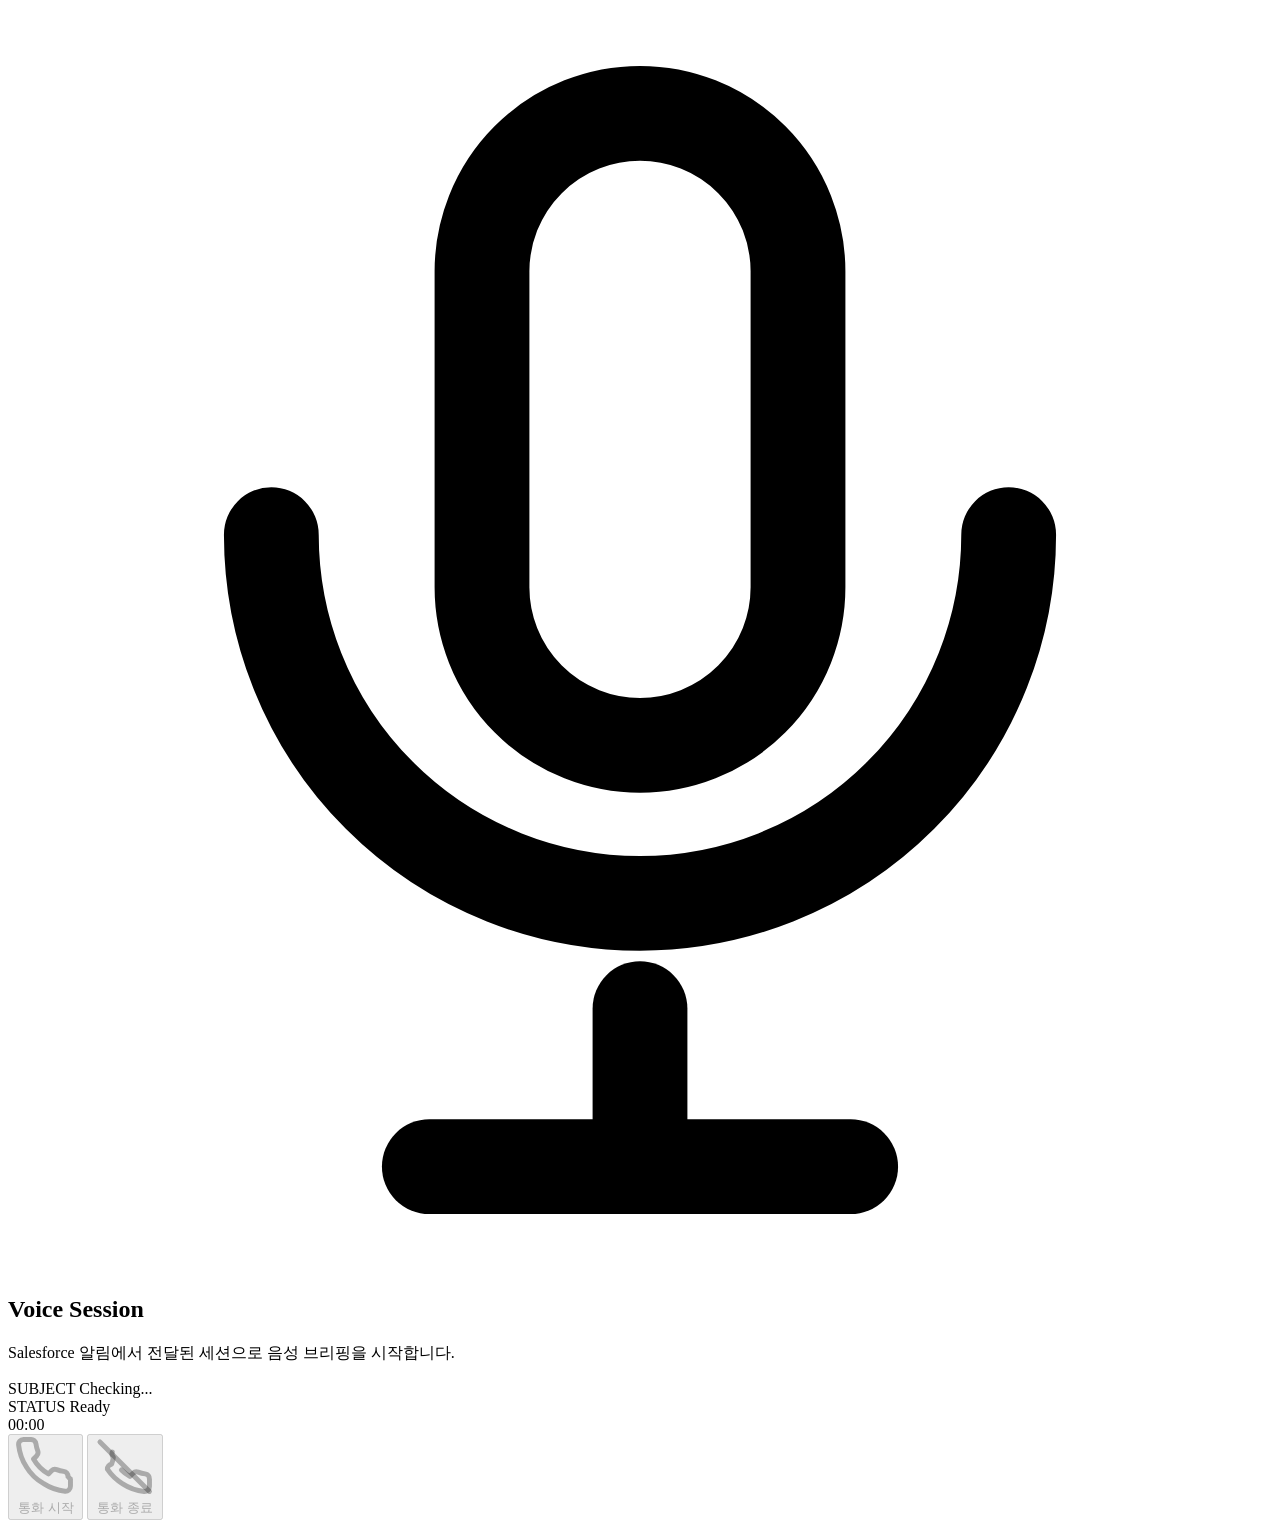
==== commit 7fa1e87f: "버튼 로직 변경" ====
--- a/voice-poc-public/index.html
+++ b/voice-poc-public/index.html
@@ -65,7 +65,7 @@
         <div class="timer" id="timer" aria-live="polite" aria-label="통화 시간">00:00</div>
 
         <div class="btn-group">
-            <button class="btn-start" id="btnStart" aria-label="통화 시작">
+            <button class="btn-start" id="btnStart" disabled aria-disabled="true" aria-label="통화 시작">
                 <svg class="btn-icon" viewBox="0 0 24 24" fill="none" stroke="currentColor" stroke-width="2"
                     stroke-linecap="round" stroke-linejoin="round" aria-hidden="true">
                     <path
